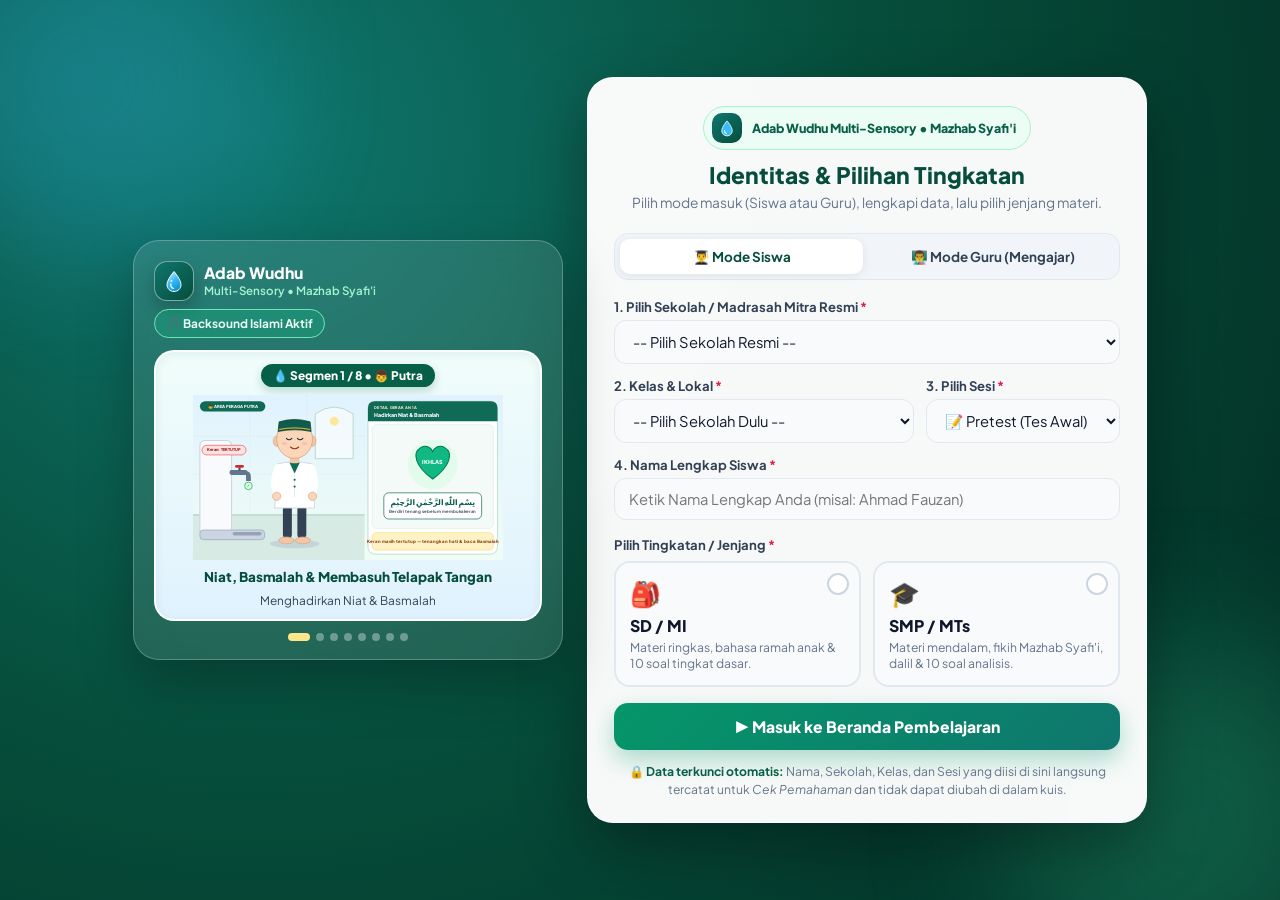
==== index.html @ 3f89c6bf "Fix sessionSel TDZ initialization order in Gateway return banner" ====
<!DOCTYPE html>
<html lang="id">
<head>
  <meta charset="UTF-8" />
  <meta name="viewport" content="width=device-width, initial-scale=1.0" />
  <title>Adab Wudhu Multi-Sensory — Gerbang Pembelajaran (SD/MI &amp; SMP/MTs)</title>
  <link rel="icon" type="image/svg+xml" href="data:image/svg+xml,%3Csvg xmlns='http://www.w3.org/2000/svg' viewBox='0 0 64 64'%3E%3Cdefs%3E%3ClinearGradient id='g' x1='0' y1='0' x2='1' y2='1'%3E%3Cstop offset='0%25' stop-color='%2338bdf8'/%3E%3Cstop offset='100%25' stop-color='%230f6b56'/%3E%3C/linearGradient%3E%3C/defs%3E%3Cpath d='M32 6 C32 6 12 28 12 42 C12 53 21 60 32 60 C43 60 52 53 52 42 C52 28 32 6 32 6 Z' fill='url(%23g)'/%3E%3Cpath d='M23 39 C22 45 25 50 30 52' stroke='white' stroke-width='3.5' stroke-linecap='round' fill='none' opacity='0.75'/%3E%3C/svg%3E" />
  <link rel="preconnect" href="https://fonts.googleapis.com" />
  <link rel="preconnect" href="https://fonts.gstatic.com" crossorigin />
  <link href="https://fonts.googleapis.com/css2?family=Amiri:wght@700&family=Plus+Jakarta+Sans:wght@400;500;600;700;800&display=swap" rel="stylesheet" />
  <style>
    :root {
      --emerald-900: #064e3b;
      --emerald-800: #065f46;
      --emerald-700: #0f766e;
      --emerald-600: #059669;
      --emerald-500: #10b981;
      --sky-500: #0ea5e9;
      --indigo-600: #4f46e5;
      --slate-900: #0f172a;
      --slate-700: #334155;
      --slate-500: #64748b;
      --slate-200: #e2e8f0;
      --white: #ffffff;
    }
    * { box-sizing: border-box; margin: 0; padding: 0; }
    body {
      min-height: 100vh;
      font-family: 'Plus Jakarta Sans', system-ui, -apple-system, sans-serif;
      background: radial-gradient(circle at 20% 15%, #0f766e 0%, #064e3b 48%, #022c22 100%);
      color: var(--white);
      display: flex;
      align-items: center;
      justify-content: center;
      padding: 20px 16px;
      overflow-x: hidden;
    }

    /* Ambient floating water glow */
    .bg-orb {
      position: fixed;
      border-radius: 50%;
      filter: blur(70px);
      opacity: 0.25;
      pointer-events: none;
      z-index: 0;
    }
    .bg-orb.one { width: 340px; height: 340px; background: #38bdf8; top: -90px; left: -90px; }
    .bg-orb.two { width: 380px; height: 380px; background: #34d399; bottom: -120px; right: -100px; }

    .gateway-wrap {
      position: relative;
      z-index: 1;
      width: 100%;
      max-width: 1040px;
      display: flex;
      flex-direction: column;
      align-items: center;
    }

    .gateway-stage {
      width: 100%;
      display: grid;
      grid-template-columns: minmax(300px, 430px) minmax(320px, 560px);
      gap: 24px;
      align-items: center;
      justify-content: center;
    }
    .gateway-stage.hidden {
      display: none;
    }
    @media (max-width: 920px) {
      .gateway-stage {
        grid-template-columns: 1fr;
        max-width: 560px;
        gap: 16px;
      }
    }

    /* Animated Wudhu 2-Second Pop-Up Showcase */
    .wudhu-showcase {
      background: rgba(255, 255, 255, 0.11);
      border: 1.5px solid rgba(255, 255, 255, 0.24);
      backdrop-filter: blur(14px);
      border-radius: 26px;
      padding: 20px 20px 18px;
      box-shadow: 0 22px 54px rgba(0, 0, 0, 0.26);
      display: flex;
      flex-direction: column;
      gap: 12px;
      animation: cardEnter 0.55s cubic-bezier(0.16, 1, 0.3, 1);
    }
    .showcase-top {
      display: flex;
      align-items: center;
      justify-content: space-between;
      gap: 8px;
      flex-wrap: wrap;
    }
    .showcase-brand {
      display: inline-flex;
      align-items: center;
      gap: 10px;
    }
    .brand-drop-icon {
      width: 40px;
      height: 40px;
      border-radius: 13px;
      background: linear-gradient(135deg, #0f766e, #064e3b);
      border: 1.5px solid rgba(255, 255, 255, 0.45);
      display: grid;
      place-items: center;
      box-shadow: 0 8px 18px rgba(0, 0, 0, 0.22);
      flex-shrink: 0;
    }
    .showcase-brand-text strong {
      display: block;
      font-size: 0.98rem;
      font-weight: 800;
      color: #ffffff;
      line-height: 1.2;
    }
    .showcase-brand-text small {
      display: block;
      font-size: 0.72rem;
      color: #a7f3d0;
      font-weight: 600;
    }
    .bgm-chip {
      border: 1px solid rgba(167, 243, 208, 0.55);
      background: rgba(6, 78, 59, 0.55);
      color: #ecfdf5;
      border-radius: 999px;
      padding: 6px 11px;
      font-family: inherit;
      font-size: 0.74rem;
      font-weight: 700;
      cursor: pointer;
      display: inline-flex;
      align-items: center;
      gap: 5px;
      transition: transform 0.15s ease, background 0.2s ease;
    }
    .bgm-chip:hover {
      background: rgba(16, 185, 129, 0.35);
      transform: translateY(-1px);
    }
    .bgm-chip.playing {
      background: rgba(16, 185, 129, 0.28);
      border-color: #6ee7b7;
    }

    .popup-stage-box {
      position: relative;
      background: linear-gradient(180deg, #f0fdfa 0%, #e0f2fe 100%);
      border-radius: 20px;
      padding: 12px 12px 10px;
      border: 2px solid rgba(255, 255, 255, 0.85);
      box-shadow: inset 0 2px 10px rgba(6, 78, 59, 0.08);
      overflow: hidden;
      min-height: 250px;
      display: flex;
      flex-direction: column;
      align-items: center;
      justify-content: center;
    }
    @media (max-width: 920px) {
      .popup-stage-box {
        min-height: 190px;
      }
      .popup-svg-wrap svg {
        max-height: 155px !important;
      }
    }
    .popup-card-inner {
      width: 100%;
      display: flex;
      flex-direction: column;
      align-items: center;
      gap: 8px;
      animation: wudhuPopIn 0.42s cubic-bezier(0.22, 1, 0.36, 1);
    }
    @keyframes wudhuPopIn {
      0% { opacity: 0; transform: scale(0.86) translateY(12px); }
      70% { opacity: 1; transform: scale(1.02) translateY(-2px); }
      100% { opacity: 1; transform: scale(1) translateY(0); }
    }
    .popup-step-pill {
      display: inline-flex;
      align-items: center;
      gap: 6px;
      background: #065f46;
      color: #ffffff;
      padding: 4px 12px;
      border-radius: 999px;
      font-size: 0.74rem;
      font-weight: 800;
      box-shadow: 0 4px 10px rgba(6, 95, 70, 0.22);
    }
    .popup-svg-wrap {
      width: 100%;
      display: flex;
      align-items: center;
      justify-content: center;
    }
    .popup-svg-wrap svg {
      width: 100%;
      max-width: 310px;
      max-height: 210px;
      height: auto;
      display: block;
    }
    .popup-caption {
      font-size: 0.84rem;
      font-weight: 800;
      color: #064e3b;
      text-align: center;
    }
    .popup-subcaption {
      font-size: 0.74rem;
      color: #334155;
      text-align: center;
      line-height: 1.35;
    }
    .popup-dots {
      display: flex;
      align-items: center;
      justify-content: center;
      gap: 6px;
    }
    .popup-dot {
      width: 8px;
      height: 8px;
      border-radius: 999px;
      background: rgba(255, 255, 255, 0.35);
      transition: all 0.25s ease;
    }
    .popup-dot.active {
      width: 22px;
      background: #fde68a;
    }

    .portal-logo-badge {
      display: inline-flex;
      align-items: center;
      gap: 10px;
      background: #ecfdf5;
      border: 1.5px solid #a7f3d0;
      padding: 6px 14px 6px 8px;
      border-radius: 999px;
      margin-bottom: 10px;
    }
    .portal-logo-circle {
      width: 30px;
      height: 30px;
      border-radius: 10px;
      background: linear-gradient(135deg, #0f766e, #064e3b);
      display: grid;
      place-items: center;
      flex-shrink: 0;
    }
    .portal-logo-badge span {
      font-size: 0.78rem;
      font-weight: 800;
      color: #065f46;
    }

    /* Keyframes untuk animasi SVG wudhu di halaman awal */
    .anim-bob { animation: svgBob 1.8s ease-in-out infinite; transform-origin: center; }
    .anim-rub-h { animation: svgRubH 1.1s ease-in-out infinite; transform-origin: center; }
    .anim-rub-v { animation: svgRubV 1.1s ease-in-out infinite; transform-origin: center; }
    .anim-water-flow { animation: svgWaterFlow 0.9s linear infinite; }
    @keyframes svgBob { 0%,100% { transform: translateY(0); } 50% { transform: translateY(-4px); } }
    @keyframes svgRubH { 0%,100% { transform: translateX(-4px); } 50% { transform: translateX(4px); } }
    @keyframes svgRubV { 0%,100% { transform: translateY(-4px); } 50% { transform: translateY(4px); } }
    @keyframes svgWaterFlow { 0% { opacity: 0.55; transform: translateY(-3px); } 50% { opacity: 1; transform: translateY(3px); } 100% { opacity: 0.55; transform: translateY(-3px); } }

    /* PHASE 1: LOADING SPLASH */
    .loader-panel {
      display: flex;
      flex-direction: column;
      align-items: center;
      text-align: center;
      padding: 24px 12px;
      transition: opacity 0.45s ease, transform 0.45s ease;
    }
    .loader-panel.hidden {
      display: none;
    }
    .splash-logo-wrap {
      position: relative;
      width: 112px;
      height: 112px;
      display: flex;
      align-items: center;
      justify-content: center;
      margin-bottom: 20px;
    }
    .splash-ripple {
      position: absolute;
      inset: 0;
      border-radius: 50%;
      border: 2px solid rgba(125, 211, 252, 0.55);
      animation: rippleOut 2.2s ease-out infinite;
    }
    .splash-ripple.delay { animation-delay: 1.1s; }
    @keyframes rippleOut {
      0% { transform: scale(0.75); opacity: 0.9; }
      100% { transform: scale(1.55); opacity: 0; }
    }
    .splash-emblem {
      width: 82px;
      height: 82px;
      border-radius: 26px;
      background: linear-gradient(145deg, rgba(255,255,255,0.22), rgba(255,255,255,0.06));
      border: 1.5px solid rgba(255,255,255,0.35);
      backdrop-filter: blur(10px);
      display: flex;
      align-items: center;
      justify-content: center;
      box-shadow: 0 16px 36px rgba(0, 0, 0, 0.28);
      animation: floatEmblem 2.4s ease-in-out infinite;
    }
    @keyframes floatEmblem {
      0%, 100% { transform: translateY(0); }
      50% { transform: translateY(-6px); }
    }
    .bismillah {
      font-family: 'Amiri', serif;
      font-size: 1.35rem;
      color: #a7f3d0;
      margin-bottom: 6px;
      letter-spacing: 0.4px;
    }
    .loader-title {
      font-size: clamp(1.5rem, 4.5vw, 2rem);
      font-weight: 800;
      letter-spacing: -0.02em;
      margin-bottom: 8px;
    }
    .loader-sub {
      font-size: 0.92rem;
      color: #d1fae5;
      max-width: 420px;
      line-height: 1.55;
      margin-bottom: 22px;
    }
    .bar-track {
      width: 260px;
      max-width: 86vw;
      height: 8px;
      border-radius: 999px;
      background: rgba(255,255,255,0.18);
      overflow: hidden;
      margin-bottom: 10px;
    }
    .bar-fill {
      height: 100%;
      width: 10%;
      border-radius: 999px;
      background: linear-gradient(90deg, #38bdf8, #34d399, #fde68a);
      transition: width 0.4s ease;
    }
    .loader-status {
      font-size: 0.82rem;
      color: #a7f3d0;
      font-weight: 500;
    }

    /* PHASE 2: IDENTITY & LEVEL GATEWAY CARD */
    .portal-card {
      width: 100%;
      background: rgba(255, 255, 255, 0.97);
      color: var(--slate-900);
      border-radius: 26px;
      padding: 28px 26px 24px;
      box-shadow: 0 24px 64px rgba(0, 0, 0, 0.35);
      border: 1px solid rgba(255, 255, 255, 0.65);
      animation: cardEnter 0.5s cubic-bezier(0.16, 1, 0.3, 1);
    }
    .portal-card.hidden { display: none; }
    @keyframes cardEnter {
      from { opacity: 0; transform: translateY(18px) scale(0.98); }
      to { opacity: 1; transform: translateY(0) scale(1); }
    }

    .portal-header {
      text-align: center;
      margin-bottom: 20px;
    }
    .portal-mini-badge {
      display: inline-flex;
      align-items: center;
      gap: 6px;
      background: #ecfdf5;
      color: #065f46;
      border: 1px solid #a7f3d0;
      padding: 5px 12px;
      border-radius: 999px;
      font-size: 0.76rem;
      font-weight: 700;
      margin-bottom: 10px;
    }
    .portal-header h1 {
      font-size: 1.42rem;
      font-weight: 800;
      color: #064e3b;
      margin-bottom: 4px;
    }
    .portal-header p {
      font-size: 0.86rem;
      color: var(--slate-500);
      line-height: 1.45;
    }

    .form-grid {
      display: grid;
      grid-template-columns: 1fr;
      gap: 13px;
      margin-bottom: 16px;
    }
    .form-row-2 {
      display: grid;
      grid-template-columns: 1.55fr 1fr;
      gap: 12px;
    }
    @media (max-width: 480px) {
      .form-row-2 { grid-template-columns: 1fr; }
      .portal-card { padding: 22px 18px 20px; }
    }

    .field-group label {
      display: block;
      font-size: 0.82rem;
      font-weight: 700;
      color: var(--slate-700);
      margin-bottom: 5px;
    }
    .req { color: #e11d48; }
    .field-input {
      width: 100%;
      padding: 11px 14px;
      border-radius: 12px;
      border: 1.8px solid var(--slate-200);
      font-family: inherit;
      font-size: 0.92rem;
      color: var(--slate-900);
      background: #f8fafc;
      transition: border-color 0.2s, box-shadow 0.2s, background 0.2s;
    }
    .field-input:focus {
      outline: none;
      border-color: var(--emerald-600);
      background: #ffffff;
      box-shadow: 0 0 0 3.5px rgba(16, 185, 129, 0.16);
    }
    .field-input.error {
      border-color: #e11d48;
      background: #fff1f2;
      box-shadow: 0 0 0 3px rgba(225, 29, 72, 0.14);
    }

    /* Level Picker Cards */
    .level-label {
      display: block;
      font-size: 0.82rem;
      font-weight: 700;
      color: var(--slate-700);
      margin-bottom: 8px;
    }
    .level-grid {
      display: grid;
      grid-template-columns: 1fr 1fr;
      gap: 12px;
      margin-bottom: 16px;
    }
    @media (max-width: 440px) {
      .level-grid { grid-template-columns: 1fr; }
    }
    .level-card {
      position: relative;
      display: flex;
      flex-direction: column;
      align-items: flex-start;
      text-align: left;
      padding: 14px 14px 13px;
      border-radius: 16px;
      border: 2px solid var(--slate-200);
      background: #f8fafc;
      cursor: pointer;
      transition: all 0.2s ease;
      font-family: inherit;
    }
    .level-card:hover {
      border-color: #94a3b8;
      transform: translateY(-2px);
    }
    .level-card .lvl-icon {
      font-size: 1.55rem;
      margin-bottom: 6px;
    }
    .level-card .lvl-name {
      font-size: 1rem;
      font-weight: 800;
      color: var(--slate-900);
      margin-bottom: 3px;
    }
    .level-card .lvl-desc {
      font-size: 0.76rem;
      color: var(--slate-500);
      line-height: 1.38;
    }
    .level-card .lvl-check {
      position: absolute;
      top: 10px;
      right: 10px;
      width: 22px;
      height: 22px;
      border-radius: 50%;
      border: 2px solid #cbd5e1;
      display: flex;
      align-items: center;
      justify-content: center;
      font-size: 0.75rem;
      color: transparent;
      background: #ffffff;
      transition: all 0.2s ease;
    }
    .level-card.selected-sd {
      border-color: #0284c7;
      background: #f0f9ff;
      box-shadow: 0 8px 20px rgba(2, 132, 199, 0.14);
    }
    .level-card.selected-sd .lvl-name { color: #0369a1; }
    .level-card.selected-sd .lvl-check {
      border-color: #0284c7;
      background: #0284c7;
      color: #ffffff;
    }
    .level-card.selected-smp {
      border-color: #4f46e5;
      background: #eef2ff;
      box-shadow: 0 8px 20px rgba(79, 70, 229, 0.14);
    }
    .level-card.selected-smp .lvl-name { color: #4338ca; }
    .level-card.selected-smp .lvl-check {
      border-color: #4f46e5;
      background: #4f46e5;
      color: #ffffff;
    }

    .error-msg {
      display: none;
      background: #fff1f2;
      color: #be123c;
      border: 1px solid #fecdd3;
      border-radius: 10px;
      padding: 9px 12px;
      font-size: 0.82rem;
      font-weight: 600;
      margin-bottom: 14px;
    }
    .error-msg.show { display: block; }

    .done-banner {
      display: none;
      background: #ecfdf5;
      color: #065f46;
      border: 1.5px solid #6ee7b7;
      border-radius: 12px;
      padding: 11px 14px;
      font-size: 0.84rem;
      font-weight: 700;
      margin-bottom: 16px;
      text-align: center;
      line-height: 1.45;
    }
    .done-banner.show { display: block; }

    /* Mode Switcher: Siswa vs Guru */
    .mode-tabs {
      display: grid;
      grid-template-columns: 1fr 1fr;
      gap: 8px;
      background: #f1f5f9;
      padding: 5px;
      border-radius: 14px;
      margin-bottom: 18px;
      border: 1px solid #e2e8f0;
    }
    .mode-tab {
      border: none;
      background: transparent;
      color: var(--slate-700);
      font-family: inherit;
      font-size: 0.84rem;
      font-weight: 700;
      padding: 9px 10px;
      border-radius: 10px;
      cursor: pointer;
      transition: all 0.2s ease;
    }
    .mode-tab.active {
      background: #ffffff;
      color: #064e3b;
      box-shadow: 0 2px 8px rgba(15, 23, 42, 0.08);
    }
    .mode-tab.teacher-tab.active {
      background: #fef3c7;
      color: #92400e;
      box-shadow: 0 2px 8px rgba(146, 64, 14, 0.12);
    }
    .teacher-box {
      background: #fffbeb;
      border: 1.5px solid #fde68a;
      border-radius: 14px;
      padding: 14px;
      margin-bottom: 16px;
    }
    .teacher-box.hidden,
    .student-box.hidden,
    .field-group.hidden {
      display: none !important;
    }
    .teacher-note {
      font-size: 0.79rem;
      color: #92400e;
      line-height: 1.45;
      margin-bottom: 12px;
    }

    .btn-enter {
      width: 100%;
      padding: 14px 20px;
      border: none;
      border-radius: 14px;
      background: linear-gradient(135deg, #059669 0%, #0f766e 100%);
      color: #ffffff;
      font-family: inherit;
      font-size: 0.98rem;
      font-weight: 800;
      cursor: pointer;
      box-shadow: 0 10px 24px rgba(5, 150, 105, 0.32);
      transition: transform 0.18s ease, box-shadow 0.18s ease, filter 0.18s ease;
    }
    .btn-enter:hover {
      transform: translateY(-2px);
      box-shadow: 0 14px 28px rgba(5, 150, 105, 0.4);
      filter: brightness(1.04);
    }
    .btn-enter:active { transform: translateY(0); }

    .lock-note {
      margin-top: 13px;
      text-align: center;
      font-size: 0.76rem;
      color: var(--slate-500);
      line-height: 1.45;
    }
    .lock-note strong { color: #065f46; }
  </style>
</head>
<body>
  <div class="bg-orb one"></div>
  <div class="bg-orb two"></div>

  <main class="gateway-wrap">
    <!-- FASE 1: LOADING SCREEN PEMBUKA -->
    <section class="loader-panel" id="loader-panel" aria-live="polite">
      <div class="splash-logo-wrap" aria-hidden="true">
        <span class="splash-ripple"></span>
        <span class="splash-ripple delay"></span>
        <div class="splash-emblem">
          <svg viewBox="0 0 64 64" width="52" height="52" fill="none" xmlns="http://www.w3.org/2000/svg">
            <defs>
              <linearGradient id="dropGrad" x1="16" y1="8" x2="48" y2="56" gradientUnits="userSpaceOnUse">
                <stop offset="0%" stop-color="#e0f2fe"/>
                <stop offset="48%" stop-color="#38bdf8"/>
                <stop offset="100%" stop-color="#0284c7"/>
              </linearGradient>
            </defs>
            <path d="M32 6 C32 6 14 26 14 39 C14 49 22 57 32 57 C42 57 50 49 50 39 C50 26 32 6 32 6 Z" fill="url(#dropGrad)" stroke="#ffffff" stroke-width="2.4"/>
            <path d="M23 37 C22.5 42.5 25.5 47 30 48.6" stroke="#ffffff" stroke-width="3" stroke-linecap="round" opacity="0.9"/>
            <circle cx="24.5" cy="29.5" r="2.6" fill="#ffffff" opacity="0.88"/>
          </svg>
        </div>
      </div>
      <div class="bismillah">بِسْمِ اللَّهِ الرَّحْمَٰنِ الرَّحِيمِ</div>
      <h1 class="loader-title">Adab Wudhu Multi-Sensory</h1>
      <p class="loader-sub">Media Pembelajaran Interaktif Tata Cara &amp; Adab Berwudhu Sesuai Mazhab Syafi'i</p>
      <div class="bar-track"><div class="bar-fill" id="bar-fill"></div></div>
      <div class="loader-status" id="loader-status">Menyiapkan media pembelajaran interaktif...</div>
    </section>

    <!-- FASE 2: POP-UP ANIMASI WUDHU (2 DETIK) + FORM IDENTITAS AWAL & PILIHAN TINGKATAN -->
    <div class="gateway-stage hidden" id="gateway-stage">
      <!-- PANEL KIRI/ATAS: POP-UP ANIMASI WUDHU BERGANTI SETIAP 2 DETIK -->
      <aside class="wudhu-showcase" aria-label="Cuplikan Animasi Berwudhu">
        <div class="showcase-top">
          <div class="showcase-brand">
            <span class="brand-drop-icon" aria-hidden="true">
              <svg viewBox="0 0 48 48" width="24" height="24" fill="none" xmlns="http://www.w3.org/2000/svg">
                <defs>
                  <linearGradient id="dropGradGateway" x1="10" y1="6" x2="38" y2="44" gradientUnits="userSpaceOnUse">
                    <stop offset="0%" stop-color="#e0f2fe"/>
                    <stop offset="45%" stop-color="#38bdf8"/>
                    <stop offset="100%" stop-color="#0284c7"/>
                  </linearGradient>
                </defs>
                <path d="M24 5 C24 5 10 21 10 31.5 C10 39.2 16.3 45 24 45 C31.7 45 38 39.2 38 31.5 C38 21 24 5 24 5 Z" fill="url(#dropGradGateway)" stroke="#ffffff" stroke-width="2"/>
                <path d="M17.5 30 C17 34.2 19.5 37.8 23 39" stroke="#ffffff" stroke-width="2.6" stroke-linecap="round" opacity="0.88"/>
                <circle cx="19" cy="24" r="2" fill="#ffffff" opacity="0.85"/>
              </svg>
            </span>
            <div class="showcase-brand-text">
              <strong>Adab Wudhu</strong>
              <small>Multi-Sensory • Mazhab Syafi'i</small>
            </div>
          </div>
          <button type="button" class="bgm-chip" id="btn-gateway-bgm">🔊 Aktifkan Backsound</button>
        </div>

        <div class="popup-stage-box" id="wudhu-popup-stage" aria-live="polite">
          <div class="popup-card-inner" id="wudhu-popup-inner">
            <span class="popup-step-pill" id="popup-step-pill">💧 Segmen 1 / 8 • Putra</span>
            <div class="popup-svg-wrap" id="popup-svg-wrap"></div>
            <div class="popup-caption" id="popup-caption">Niat &amp; Membaca Basmalah</div>
            <div class="popup-subcaption" id="popup-subcaption">Cuplikan animasi wudhu berganti otomatis setiap 2 detik.</div>
          </div>
        </div>

        <div class="popup-dots" id="popup-dots" aria-hidden="true"></div>
      </aside>

      <!-- PANEL KANAN/BAWAH: FORM IDENTITAS & PILIHAN TINGKATAN -->
      <section class="portal-card" id="portal-card" aria-labelledby="portal-heading">
        <div class="done-banner" id="done-banner" role="status">
          ✅ <strong>Jawaban Cek Pemahaman Berhasil Dikirim!</strong><br/>
          Sesi pembelajaran Anda telah selesai dan otomatis kembali ke halaman awal.
        </div>
        <div class="portal-header">
          <div class="portal-logo-badge">
            <span class="portal-logo-circle" aria-hidden="true">
              <svg viewBox="0 0 48 48" width="18" height="18" fill="none" xmlns="http://www.w3.org/2000/svg">
                <path d="M24 5 C24 5 10 21 10 31.5 C10 39.2 16.3 45 24 45 C31.7 45 38 39.2 38 31.5 C38 21 24 5 24 5 Z" fill="#38bdf8" stroke="#ffffff" stroke-width="2.2"/>
                <path d="M17.5 30 C17 34.2 19.5 37.8 23 39" stroke="#ffffff" stroke-width="2.8" stroke-linecap="round" opacity="0.9"/>
              </svg>
            </span>
            <span>Adab Wudhu Multi-Sensory • Mazhab Syafi'i</span>
          </div>
          <h1 id="portal-heading">Identitas &amp; Pilihan Tingkatan</h1>
          <p id="portal-subheading">Pilih mode masuk (Siswa atau Guru), lengkapi data, lalu pilih jenjang materi.</p>
        </div>

      <div class="mode-tabs" role="tablist" aria-label="Pilih Mode Pengguna">
        <button type="button" class="mode-tab active" id="tab-mode-student" role="tab" aria-selected="true">
          👨‍🎓 Mode Siswa
        </button>
        <button type="button" class="mode-tab teacher-tab" id="tab-mode-teacher" role="tab" aria-selected="false">
          👨‍🏫 Mode Guru (Mengajar)
        </button>
      </div>

      <form id="portal-form" autocomplete="off" novalidate>
        <!-- KOTAK INPUT KHUSUS SISWA (URUTAN: 1. SEKOLAH -> 2. KELAS & LOKAL -> 3. SESI -> 4. NAMA) -->
        <div class="form-grid student-box" id="student-fields-box">
          <div class="field-group">
            <label for="portal-school">1. Pilih Sekolah / Madrasah Mitra Resmi <span class="req">*</span></label>
            <select id="portal-school" class="field-input" required>
              <option value="">-- Pilih Sekolah Resmi --</option>
              <optgroup label="🎒 Sekolah Dasar (SD)">
                <option value="SDN 1" data-lvl="sd">SDN 1 (SD Negeri 1)</option>
                <option value="SDN 2" data-lvl="sd">SDN 2 (SD Negeri 2)</option>
              </optgroup>
              <optgroup label="🕌 Madrasah Ibtidaiyah (MI)">
                <option value="MI 1" data-lvl="sd">MI 1 (Madrasah Ibtidaiyah 1)</option>
                <option value="MI 2" data-lvl="sd">MI 2 (Madrasah Ibtidaiyah 2)</option>
              </optgroup>
              <optgroup label="🎓 Sekolah Menengah Pertama (SMP)">
                <option value="SMPN 1" data-lvl="smp">SMPN 1 (SMP Negeri 1)</option>
                <option value="SMPN 2" data-lvl="smp">SMPN 2 (SMP Negeri 2)</option>
              </optgroup>
              <optgroup label="📖 Madrasah Tsanawiyah (MTs)">
                <option value="MTs 1" data-lvl="smp">MTs 1 (Madrasah Tsanawiyah 1)</option>
                <option value="MTs 2" data-lvl="smp">MTs 2 (Madrasah Tsanawiyah 2)</option>
              </optgroup>
            </select>
          </div>

          <div class="form-row-2">
            <div class="field-group">
              <label for="portal-class">2. Kelas &amp; Lokal <span class="req">*</span></label>
              <select id="portal-class" class="field-input" required>
                <option value="">-- Pilih Sekolah Dulu --</option>
              </select>
            </div>
            <div class="field-group">
              <label for="portal-session">3. Pilih Sesi <span class="req">*</span></label>
              <select id="portal-session" class="field-input">
                <option value="Pretest" selected>📝 Pretest (Tes Awal)</option>
                <option value="Posttest">🎓 Posttest (Tes Akhir)</option>
                <option value="Latihan">📖 Latihan Mandiri</option>
              </select>
            </div>
          </div>

          <!-- Daftar Nama Terdaftar dari Pretest (muncul otomatis saat Posttest / Latihan Mandiri) -->
          <div class="field-group hidden" id="roster-select-group">
            <label for="portal-name-select">4. Pilih Nama Anda (Terdaftar dari Pretest) <span class="req">*</span></label>
            <select id="portal-name-select" class="field-input">
              <option value="">-- Memuat daftar nama kelas... --</option>
            </select>
          </div>

          <div class="field-group" id="name-manual-group">
            <label for="portal-name" id="portal-name-label">4. Nama Lengkap Siswa <span class="req">*</span></label>
            <input type="text" id="portal-name" class="field-input" placeholder="Ketik Nama Lengkap Anda (misal: Ahmad Fauzan)" autocomplete="off" required />
          </div>
        </div>

        <!-- KOTAK INPUT KHUSUS GURU (MODE MENGAJAR) -->
        <div class="teacher-box hidden" id="teacher-fields-box">
          <p class="teacher-note">
            👨‍🏫 <strong>Mode Mengajar Guru:</strong> Khusus guru dari <strong>sekolah mitra resmi</strong> (tanpa tab Cek Pemahaman).
          </p>
          <div class="form-grid" style="margin-bottom:0">
            <div class="form-row-2">
              <div class="field-group">
                <label for="portal-teacher-name">Nama Lengkap Guru <span class="req">*</span></label>
                <input type="text" id="portal-teacher-name" class="field-input" placeholder="Contoh: Ust. Farihan, S.Pd.I" autocomplete="off" />
              </div>
              <div class="field-group">
                <label for="portal-teacher-pass">Kata Sandi Mode Guru <span class="req">*</span></label>
                <input type="password" id="portal-teacher-pass" class="field-input" placeholder="Masukkan sandi guru" autocomplete="off" />
              </div>
            </div>
            <div class="field-group">
              <label for="portal-teacher-school">Pilih Sekolah / Madrasah Mitra Resmi <span class="req">*</span></label>
              <select id="portal-teacher-school" class="field-input">
                <option value="">-- Pilih Sekolah Resmi --</option>
                <optgroup label="🎒 Sekolah Dasar (SD)">
                  <option value="SDN 1" data-lvl="sd">SDN 1 (SD Negeri 1)</option>
                  <option value="SDN 2" data-lvl="sd">SDN 2 (SD Negeri 2)</option>
                </optgroup>
                <optgroup label="🕌 Madrasah Ibtidaiyah (MI)">
                  <option value="MI 1" data-lvl="sd">MI 1 (Madrasah Ibtidaiyah 1)</option>
                  <option value="MI 2" data-lvl="sd">MI 2 (Madrasah Ibtidaiyah 2)</option>
                </optgroup>
                <optgroup label="🎓 Sekolah Menengah Pertama (SMP)">
                  <option value="SMPN 1" data-lvl="smp">SMPN 1 (SMP Negeri 1)</option>
                  <option value="SMPN 2" data-lvl="smp">SMPN 2 (SMP Negeri 2)</option>
                </optgroup>
                <optgroup label="📖 Madrasah Tsanawiyah (MTs)">
                  <option value="MTs 1" data-lvl="smp">MTs 1 (Madrasah Tsanawiyah 1)</option>
                  <option value="MTs 2" data-lvl="smp">MTs 2 (Madrasah Tsanawiyah 2)</option>
                </optgroup>
              </select>
            </div>
            <div class="form-row-2">
              <div class="field-group">
                <label for="portal-teacher-class">Kelas Diajar (4–7) <span class="req">*</span></label>
                <select id="portal-teacher-class" class="field-input">
                  <option value="">-- Pilih Sekolah Dulu --</option>
                </select>
              </div>
              <div class="field-group">
                <label for="portal-teacher-lokal">Lokal (A–D) <span class="req">*</span></label>
                <select id="portal-teacher-lokal" class="field-input">
                  <option value="">-- Pilih Lokal --</option>
                  <option value="A">Lokal A</option>
                  <option value="B">Lokal B</option>
                  <option value="C">Lokal C</option>
                  <option value="D">Lokal D</option>
                </select>
              </div>
            </div>
          </div>
        </div>

        <span class="level-label">Pilih Tingkatan / Jenjang <span class="req">*</span></span>
        <div class="level-grid" role="radiogroup" aria-label="Pilih Tingkatan">
          <button type="button" class="level-card" id="pick-sd" data-level="sd" aria-pressed="false">
            <span class="lvl-check" aria-hidden="true">✓</span>
            <span class="lvl-icon">🎒</span>
            <span class="lvl-name">SD / MI</span>
            <span class="lvl-desc">Materi ringkas, bahasa ramah anak &amp; 10 soal tingkat dasar.</span>
          </button>

          <button type="button" class="level-card" id="pick-smp" data-level="smp" aria-pressed="false">
            <span class="lvl-check" aria-hidden="true">✓</span>
            <span class="lvl-icon">🎓</span>
            <span class="lvl-name">SMP / MTs</span>
            <span class="lvl-desc">Materi mendalam, fikih Mazhab Syafi'i, dalil &amp; 10 soal analisis.</span>
          </button>
        </div>

        <div class="error-msg" id="portal-error" role="alert"></div>

        <button type="submit" class="btn-enter" id="btn-portal-enter">
          ▶ Masuk ke Beranda Pembelajaran
        </button>

        <p class="lock-note" id="portal-lock-note">
          🔒 <strong>Data terkunci otomatis:</strong> Nama, Sekolah, Kelas, dan Sesi yang diisi di sini langsung tercatat untuk <em>Cek Pemahaman</em> dan tidak dapat diubah di dalam kuis.
        </p>
      </form>
      </section>
    </div>
  </main>

  <script src="js/data.js"></script>
  <script src="js/audio.js"></script>
  <script src="js/animator.js"></script>
  <script>
    (function () {
      const PROFILE_KEY = "adab_wudhu_student_profile_v1";
      const loader = document.getElementById("loader-panel");
      const barFill = document.getElementById("bar-fill");
      const loaderStatus = document.getElementById("loader-status");
      const gatewayStage = document.getElementById("gateway-stage");
      const portalCard = document.getElementById("portal-card");
      const bgmBtn = document.getElementById("btn-gateway-bgm");

      const form = document.getElementById("portal-form");
      const nameInp = document.getElementById("portal-name");
      const schoolInp = document.getElementById("portal-school");
      const classInp = document.getElementById("portal-class");
      const teacherNameInp = document.getElementById("portal-teacher-name");
      const teacherPassInp = document.getElementById("portal-teacher-pass");
      const teacherSchoolInp = document.getElementById("portal-teacher-school");
      const teacherClassInp = document.getElementById("portal-teacher-class");
      const tabStudent = document.getElementById("tab-mode-student");
      const tabTeacher = document.getElementById("tab-mode-teacher");
      const studentBox = document.getElementById("student-fields-box");
      const teacherBox = document.getElementById("teacher-fields-box");
      const enterBtn = document.getElementById("btn-portal-enter");
      const pickSd = document.getElementById("pick-sd");
      const pickSmp = document.getElementById("pick-smp");
      const errorBox = document.getElementById("portal-error");
      const sessionSel = document.getElementById("portal-session");
      const rosterGroup = document.getElementById("roster-select-group");
      const rosterSelect = document.getElementById("portal-name-select");
      const nameManualGroup = document.getElementById("name-manual-group");
      const teacherLokalInp = document.getElementById("portal-teacher-lokal");

      const AUTHORIZED_SCHOOLS = {
        "SDN 1": "sd",
        "SDN 2": "sd",
        "MI 1": "sd",
        "MI 2": "sd",
        "SMPN 1": "smp",
        "SMPN 2": "smp",
        "MTs 1": "smp",
        "MTs 2": "smp"
      };

      const ROSTER_LOCAL_KEY = "adab_wudhu_pretest_roster_v1";

      let selectedLevel = "";
      let isTeacherMode = false;
      const doneBanner = document.getElementById("done-banner");
      const urlParams = new URLSearchParams(window.location.search);
      const isFinishedExit = urlParams.get("selesai") === "1";

      const lockNoteEl = document.getElementById("portal-lock-note");

      function setMode(teacher) {
        isTeacherMode = Boolean(teacher);
        tabStudent.classList.toggle("active", !isTeacherMode);
        tabTeacher.classList.toggle("active", isTeacherMode);
        tabStudent.setAttribute("aria-selected", !isTeacherMode ? "true" : "false");
        tabTeacher.setAttribute("aria-selected", isTeacherMode ? "true" : "false");
        studentBox.classList.toggle("hidden", isTeacherMode);
        teacherBox.classList.toggle("hidden", !isTeacherMode);
        enterBtn.textContent = isTeacherMode
          ? "👨‍🏫 Masuk Mode Mengajar Guru (Khusus Materi)"
          : "▶ Masuk ke Beranda Pembelajaran";
        if (lockNoteEl) {
          lockNoteEl.innerHTML = isTeacherMode
            ? "👨‍🏫 <strong>Mode Mengajar Guru Aktif:</strong> Menampilkan materi lengkap, animasi proyektor, rekapan Google Sheets &amp; Rubrik Observasi Praktik (tanpa kuis siswa)."
            : "🔒 <strong>Data terkunci otomatis:</strong> Nama, Sekolah, Kelas, dan Sesi yang diisi di sini langsung tercatat untuk <em>Cek Pemahaman</em> dan tidak dapat diubah di dalam kuis.";
        }
        errorBox.classList.remove("show");
      }

      tabStudent.addEventListener("click", () => setMode(false));
      tabTeacher.addEventListener("click", () => setMode(true));

      function resetPortalForm() {
        try {
          form.reset();
        } catch (e) {}
        nameInp.value = "";
        schoolInp.value = "";
        classInp.value = "";
        if (teacherNameInp) teacherNameInp.value = "";
        if (teacherPassInp) teacherPassInp.value = "";
        if (teacherSchoolInp) teacherSchoolInp.value = "";
        if (teacherClassInp) teacherClassInp.value = "";
        if (sessionSel) sessionSel.value = "Pretest";
        selectedLevel = "";
        setMode(false);
        refreshStudentRosterUI();
        pickSd.classList.remove("selected-sd");
        pickSmp.classList.remove("selected-smp");
        pickSd.setAttribute("aria-pressed", "false");
        pickSmp.setAttribute("aria-pressed", "false");
        errorBox.classList.remove("show");
      }

      let bgmStarted = false;
      function startGatewayBgm() {
        if (!window.AudioEngine || bgmStarted) return;
        try {
          window.AudioEngine.startBgm("home");
          bgmStarted = true;
          if (bgmBtn) {
            bgmBtn.textContent = "🎵 Backsound Islami Aktif";
            bgmBtn.classList.add("playing");
          }
        } catch (e) {}
      }

      if (bgmBtn) {
        bgmBtn.addEventListener("click", () => {
          startGatewayBgm();
        });
      }
      document.addEventListener("pointerdown", startGatewayBgm, { once: true });
      document.addEventListener("keydown", startGatewayBgm, { once: true });
      document.addEventListener("focusin", startGatewayBgm, { once: true });

      // Pop-up Animasi Wudhu berganti otomatis setiap 2 detik selama pengisian data
      let popupTimer = null;
      let popupIdx = 0;
      function initWudhuPopupShowcase() {
        const data = window.WUDHU_DATA;
        const anim = window.WudhuAnimator;
        const stageBox = document.getElementById("wudhu-popup-stage");
        const dotsWrap = document.getElementById("popup-dots");
        if (!data || !data.segments || !anim || !stageBox) return;

        const slides = data.segments.map((seg, i) => ({
          segId: seg.id,
          title: seg.title,
          sub: (seg.substeps && seg.substeps[0]) || { code: "s1_niat", title: seg.title, desc: seg.summary },
          gender: i % 2 === 0 ? "male" : "female"
        }));

        if (dotsWrap) {
          dotsWrap.innerHTML = slides
            .map((_, idx) => `<span class="popup-dot ${idx === 0 ? "active" : ""}" data-pdot="${idx}"></span>`)
            .join("");
        }

        function renderPopupSlide(idx) {
          const item = slides[idx % slides.length];
          const genderLabel = item.gender === "female" ? "🧕 Putri" : "👦 Putra";
          const svgHtml = anim.renderScene(item.sub, item.gender);

          stageBox.innerHTML = `
            <div class="popup-card-inner">
              <span class="popup-step-pill">💧 Segmen ${item.segId} / ${slides.length} • ${genderLabel}</span>
              <div class="popup-svg-wrap">${svgHtml}</div>
              <div class="popup-caption">${item.title}</div>
              <div class="popup-subcaption">${item.sub.title}</div>
            </div>
          `;

          if (dotsWrap) {
            dotsWrap.querySelectorAll(".popup-dot").forEach((d, di) => {
              d.classList.toggle("active", di === (idx % slides.length));
            });
          }
        }

        renderPopupSlide(0);
        if (popupTimer) clearInterval(popupTimer);
        popupTimer = setInterval(() => {
          popupIdx = (popupIdx + 1) % slides.length;
          renderPopupSlide(popupIdx);
        }, 2000);
      }

      function revealPortalCard() {
        resetPortalForm();
        loader.classList.add("hidden");
        if (gatewayStage) gatewayStage.classList.remove("hidden");
        portalCard.classList.remove("hidden");
        initWudhuPopupShowcase();
        startGatewayBgm();
      }

      // Pastikan setiap kali halaman awal dimuat atau dikembalikan lewat cache (tombol Back), seluruh kolom selalu kosong bersih
      window.addEventListener("pageshow", () => {
        resetPortalForm();
      });

      if (isFinishedExit) {
        try {
          sessionStorage.removeItem(PROFILE_KEY);
          const cleanUrl = window.location.href.split("?")[0].split("#")[0];
          if (window.history && window.history.replaceState) {
            window.history.replaceState({ portalRoot: true }, document.title, cleanUrl);
            window.history.pushState({ portalRoot: true }, document.title, cleanUrl);
          }
        } catch (e) {}
        window.addEventListener("popstate", () => {
          const cleanUrl = window.location.href.split("?")[0].split("#")[0];
          try {
            window.history.pushState({ portalRoot: true }, document.title, cleanUrl);
          } catch (e) {}
          resetPortalForm();
        });
        if (doneBanner) {
          try {
            const rawTy = sessionStorage.getItem("adab_wudhu_last_thankyou_v1");
            sessionStorage.removeItem("adab_wudhu_last_thankyou_v1");
            if (rawTy) {
              const ty = JSON.parse(rawTy);
              const esc = (s) => String(s || "").replace(/[&<>"']/g, (c) => ({ "&": "&amp;", "<": "&lt;", ">": "&gt;", '"': "&quot;", "'": "&#39;" }[c]));
              if (ty && ty.isTeacher) {
                doneBanner.innerHTML = `👨‍🏫 <strong>Terima Kasih, ${esc(ty.name)}!</strong><br/>Sesi Mengajar Guru pada <strong>${esc(ty.school)} — Kelas ${esc(ty.kelas)} (${esc(ty.level)})</strong> telah selesai.`;
              } else if (ty && ty.name) {
                const scoreTxt = (String(ty.sesi || "").toLowerCase().includes("latih") && ty.score !== null)
                  ? ` (Skor: <strong>${ty.score}/${ty.total} • ${ty.pct}%</strong>)`
                  : "";
                doneBanner.innerHTML = `✅ <strong>Terima Kasih, ${esc(ty.name)}!</strong><br/>Data sesi <strong>${esc(ty.sesi)}</strong> untuk <strong>${esc(ty.school)} — Kelas ${esc(ty.kelas)} (${esc(ty.level)})</strong>${scoreTxt} telah berhasil tercatat.`;
              }
            }
          } catch (e) {}
          doneBanner.classList.add("show");
        }
        revealPortalCard();
      } else {
        // Animasi loading screen pembuka singkat (0.95 detik) -> langsung tampilkan form identitas kosong
        const steps = [
          { pct: 40, text: "Menyiapkan animasi peragaan Putra & Putri...", delay: 180 },
          { pct: 80, text: "Menyiapkan audio narasi & musik latar Islami...", delay: 480 },
          { pct: 100, text: "Siap! Silakan lengkapi identitas diri Anda.", delay: 760 }
        ];
        steps.forEach((s) => {
          setTimeout(() => {
            barFill.style.width = s.pct + "%";
            loaderStatus.textContent = s.text;
          }, s.delay);
        });
        setTimeout(revealPortalCard, 980);
        loader.addEventListener("click", revealPortalCard);
      }

      function selectLevel(lvl) {
        selectedLevel = lvl;
        pickSd.classList.toggle("selected-sd", lvl === "sd");
        pickSmp.classList.toggle("selected-smp", lvl === "smp");
        pickSd.setAttribute("aria-pressed", lvl === "sd" ? "true" : "false");
        pickSmp.setAttribute("aria-pressed", lvl === "smp" ? "true" : "false");
        errorBox.classList.remove("show");
      }

      pickSd.addEventListener("click", () => selectLevel("sd"));
      pickSmp.addEventListener("click", () => selectLevel("smp"));

      function showError(msg, focusEl) {
        errorBox.textContent = "⚠️ " + msg;
        errorBox.classList.add("show");
        if (focusEl) {
          focusEl.classList.add("error");
          focusEl.focus();
        }
      }

      [nameInp, schoolInp, classInp, teacherNameInp, teacherPassInp, teacherSchoolInp, teacherClassInp].forEach((el) => {
        if (!el) return;
        el.addEventListener("input", () => {
          el.classList.remove("error");
          errorBox.classList.remove("show");
        });
      });

      function populateCombinedClassOptions(schoolSelect, classSelect) {
        if (!schoolSelect || !classSelect) return;
        const sch = schoolSelect.value;
        const lvl = AUTHORIZED_SCHOOLS[sch] || "";
        if (!lvl) {
          classSelect.innerHTML = `<option value="">-- Pilih Sekolah Dulu --</option>`;
          return;
        }
        const grades = lvl === "sd" ? [4, 5, 6] : [7];
        const lokals = ["A", "B", "C", "D"];
        let html = `<option value="">-- Pilih Kelas &amp; Lokal --</option>`;
        grades.forEach((g) => {
          html += `<optgroup label="Kelas ${g}">`;
          lokals.forEach((l) => {
            html += `<option value="${g}${l}">Kelas ${g}${l}</option>`;
          });
          html += `</optgroup>`;
        });
        classSelect.innerHTML = html;
        selectLevel(lvl);
      }

      function populateTeacherGradeOptions(schoolSelect, classSelect) {
        if (!schoolSelect || !classSelect) return;
        const sch = schoolSelect.value;
        const lvl = AUTHORIZED_SCHOOLS[sch] || "";
        if (!lvl) {
          classSelect.innerHTML = `<option value="">-- Pilih Sekolah Dulu --</option>`;
          return;
        }
        if (lvl === "sd") {
          classSelect.innerHTML = `
            <option value="">-- Pilih Kelas --</option>
            <option value="4">Kelas 4</option>
            <option value="5">Kelas 5</option>
            <option value="6">Kelas 6</option>
          `;
        } else {
          classSelect.innerHTML = `
            <option value="">-- Pilih Kelas --</option>
            <option value="7" selected>Kelas 7</option>
          `;
        }
        selectLevel(lvl);
      }

      function getLocalRosterNames(school, kelas) {
        try {
          const all = JSON.parse(localStorage.getItem(ROSTER_LOCAL_KEY) || "{}");
          const key = `${school}|${kelas}`;
          return Array.isArray(all[key]) ? all[key] : [];
        } catch (e) {
          return [];
        }
      }

      function saveLocalRosterName(school, kelas, studentName) {
        try {
          const all = JSON.parse(localStorage.getItem(ROSTER_LOCAL_KEY) || "{}");
          const key = `${school}|${kelas}`;
          const list = Array.isArray(all[key]) ? all[key] : [];
          if (!list.some((n) => n.toLowerCase() === studentName.toLowerCase())) {
            list.push(studentName);
            list.sort();
          }
          all[key] = list;
          localStorage.setItem(ROSTER_LOCAL_KEY, JSON.stringify(all));
        } catch (e) {}
      }

      async function refreshStudentRosterUI() {
        if (!rosterGroup || !rosterSelect || !nameManualGroup) return;
        const sesi = sessionSel ? sessionSel.value : "Posttest";
        const school = schoolInp ? schoolInp.value : "";
        const kelas = classInp ? classInp.value : "";

        // Pada sesi PRETEST: tampilkan input ketik nama baru
        if (sesi === "Pretest" || !school || !kelas) {
          rosterGroup.classList.add("hidden");
          nameManualGroup.classList.remove("hidden");
          return;
        }

        // Pada sesi POSTTEST atau LATIHAN MANDIRI: muat daftar nama yang sudah terinput di kelas tersebut!
        rosterGroup.classList.remove("hidden");
        rosterSelect.innerHTML = `<option value="">⏳ Memuat daftar nama kelas ${kelas}...</option>`;
        nameManualGroup.classList.add("hidden");

        let merged = getLocalRosterNames(school, kelas).slice();
        const webhookUrl = (window.WUDHU_DATA && window.WUDHU_DATA.googleSheetWebhookUrl) || "";
        if (webhookUrl) {
          try {
            const url = `${webhookUrl}?school=${encodeURIComponent(school)}&kelas=${encodeURIComponent(kelas)}`;
            const resp = await fetch(url, { method: "GET" });
            if (resp.ok) {
              const json = await resp.json();
              if (json && Array.isArray(json.names)) {
                json.names.forEach((n) => {
                  if (n && !merged.some((x) => x.toLowerCase() === n.toLowerCase())) {
                    merged.push(n);
                  }
                });
                merged.sort();
              }
            }
          } catch (e) {}
        }

        if (merged.length > 0) {
          let opts = `<option value="">-- Pilih Nama Anda (${merged.length} siswa terdaftar di ${kelas}) --</option>`;
          merged.forEach((n) => {
            opts += `<option value="${n.replace(/"/g, "&quot;")}">${n}</option>`;
          });
          opts += `<option value="__NEW__">➕ Nama saya belum ada di daftar (Ketik Nama Baru)</option>`;
          rosterSelect.innerHTML = opts;
          nameManualGroup.classList.add("hidden");
        } else {
          rosterSelect.innerHTML = `<option value="__NEW__" selected>Belum ada data Pretest di ${school} (${kelas}) — Silakan ketik nama Anda di bawah</option>`;
          nameManualGroup.classList.remove("hidden");
        }
      }

      if (rosterSelect) {
        rosterSelect.addEventListener("change", () => {
          rosterSelect.classList.remove("error");
          errorBox.classList.remove("show");
          if (rosterSelect.value === "__NEW__") {
            nameManualGroup.classList.remove("hidden");
            nameInp.value = "";
            nameInp.focus();
          } else if (rosterSelect.value) {
            nameManualGroup.classList.add("hidden");
            nameInp.value = rosterSelect.value;
          }
        });
      }

      if (schoolInp) {
        schoolInp.addEventListener("change", () => {
          schoolInp.classList.remove("error");
          errorBox.classList.remove("show");
          populateCombinedClassOptions(schoolInp, classInp);
          refreshStudentRosterUI();
        });
      }
      if (classInp) {
        classInp.addEventListener("change", () => {
          classInp.classList.remove("error");
          errorBox.classList.remove("show");
          refreshStudentRosterUI();
        });
      }
      if (sessionSel) {
        sessionSel.addEventListener("change", () => {
          errorBox.classList.remove("show");
          refreshStudentRosterUI();
        });
      }
      if (teacherSchoolInp) {
        teacherSchoolInp.addEventListener("change", () => {
          teacherSchoolInp.classList.remove("error");
          errorBox.classList.remove("show");
          populateTeacherGradeOptions(teacherSchoolInp, teacherClassInp);
        });
      }
      [teacherClassInp, teacherLokalInp].forEach((el) => {
        if (!el) return;
        el.addEventListener("change", () => {
          el.classList.remove("error");
          errorBox.classList.remove("show");
        });
      });

      form.addEventListener("submit", (e) => {
        e.preventDefault();

        if (isTeacherMode) {
          const tName = (teacherNameInp.value || "").trim();
          const tPass = (teacherPassInp ? teacherPassInp.value : "").trim();
          const tSchool = (teacherSchoolInp.value || "").trim();
          const tGrade = (teacherClassInp.value || "").trim();
          const tLokal = (teacherLokalInp ? teacherLokalInp.value : "").trim();
          if (!tName) return showError("Mohon isi Nama Lengkap Guru terlebih dahulu.", teacherNameInp);
          if (!tPass) return showError("Mohon masukkan Kata Sandi Mode Guru terlebih dahulu.", teacherPassInp);
          if (tPass !== "guruhebat" && tPass !== "guru hebat") {
            return showError("Kata Sandi Mode Guru salah! Hanya guru yang dapat mengakses mode ini.", teacherPassInp);
          }
          if (!tSchool || !AUTHORIZED_SCHOOLS[tSchool]) {
            return showError("Akses ditolak! Hanya guru dari sekolah mitra resmi yang terdaftar yang dapat masuk.", teacherSchoolInp);
          }
          const requiredLvl = AUTHORIZED_SCHOOLS[tSchool];
          if (!tGrade) return showError("Mohon pilih Kelas yang Diajar (4–7) terlebih dahulu.", teacherClassInp);
          if (!tLokal) return showError("Mohon pilih Lokal (A, B, C, atau D) terlebih dahulu.", teacherLokalInp);
          if (!selectedLevel) selectLevel(requiredLvl);
          if (selectedLevel !== requiredLvl) {
            return showError(`Sekolah ${tSchool} khusus untuk jenjang ${requiredLvl === "smp" ? "SMP / MTs" : "SD / MI"}.`);
          }

          const tClassFull = `${tGrade}${tLokal}`;
          const levelLabel = requiredLvl === "smp" ? "SMP/MTs" : "SD/MI";
          const profile = {
            name: tName,
            school: tSchool,
            kelas: tClassFull,
            level: requiredLvl,
            levelLabel,
            isTeacher: true
          };

          try {
            sessionStorage.removeItem("adab_wudhu_session_progress_v1");
            sessionStorage.setItem(PROFILE_KEY, JSON.stringify(profile));
          } catch (err) {}

          const params = new URLSearchParams({
            nama: tName,
            sekolah: tSchool,
            kelas: tClassFull,
            guru: "1"
          });

          const targetFolder = requiredLvl === "smp" ? "./smp/" : "./sd/";
          const targetUrl = targetFolder + "?" + params.toString();
          resetPortalForm();
          window.location.replace(targetUrl);
          return;
        }

        const school = schoolInp.value.trim();
        const kelas = classInp.value.trim();
        const sesi = sessionSel ? sessionSel.value : "Posttest";
        let name = "";
        if (sesi !== "Pretest" && rosterSelect && rosterSelect.value && rosterSelect.value !== "__NEW__") {
          name = rosterSelect.value.trim();
        } else {
          name = nameInp.value.trim();
        }

        if (!school || !AUTHORIZED_SCHOOLS[school]) {
          return showError("Akses ditolak! Hanya siswa dari sekolah mitra resmi yang terdaftar yang dapat mengisi data.", schoolInp);
        }
        const requiredLvl = AUTHORIZED_SCHOOLS[school];
        if (!kelas) return showError("Mohon pilih Kelas & Lokal (contoh: 4A, 5B, 6C, atau 7A) terlebih dahulu.", classInp);
        if (!name) {
          return showError(
            sesi !== "Pretest" && !rosterGroup.classList.contains("hidden")
              ? "Mohon pilih Nama Anda dari daftar kelas atau ketik Nama Lengkap."
              : "Mohon isi Nama Lengkap Siswa terlebih dahulu.",
            nameManualGroup.classList.contains("hidden") ? rosterSelect : nameInp
          );
        }
        if (!selectedLevel) selectLevel(requiredLvl);
        if (selectedLevel !== requiredLvl) {
          return showError(`Sekolah ${school} khusus untuk jenjang ${requiredLvl === "smp" ? "SMP / MTs" : "SD / MI"}.`);
        }

        // Simpan nama ke roster lokal kelas agar langsung tersedia saat Posttest / Latihan Mandiri
        saveLocalRosterName(school, kelas, name);

        const levelLabel = requiredLvl === "smp" ? "SMP/MTs" : "SD/MI";
        const profile = { name, school, kelas, sesi, level: requiredLvl, levelLabel, isTeacher: false };

        try {
          sessionStorage.removeItem("adab_wudhu_session_progress_v1");
          sessionStorage.removeItem("adab_wudhu_shuffled_quiz_v1");
          sessionStorage.setItem(PROFILE_KEY, JSON.stringify(profile));
        } catch (err) {}

        const params = new URLSearchParams({
          nama: name,
          sekolah: school,
          kelas: kelas,
          sesi: sesi
        });

        const targetFolder = requiredLvl === "smp" ? "./smp/" : "./sd/";
        const targetUrl = targetFolder + "?" + params.toString();
        resetPortalForm();
        window.location.replace(targetUrl);
      });
    })();
  </script>
</body>
</html>
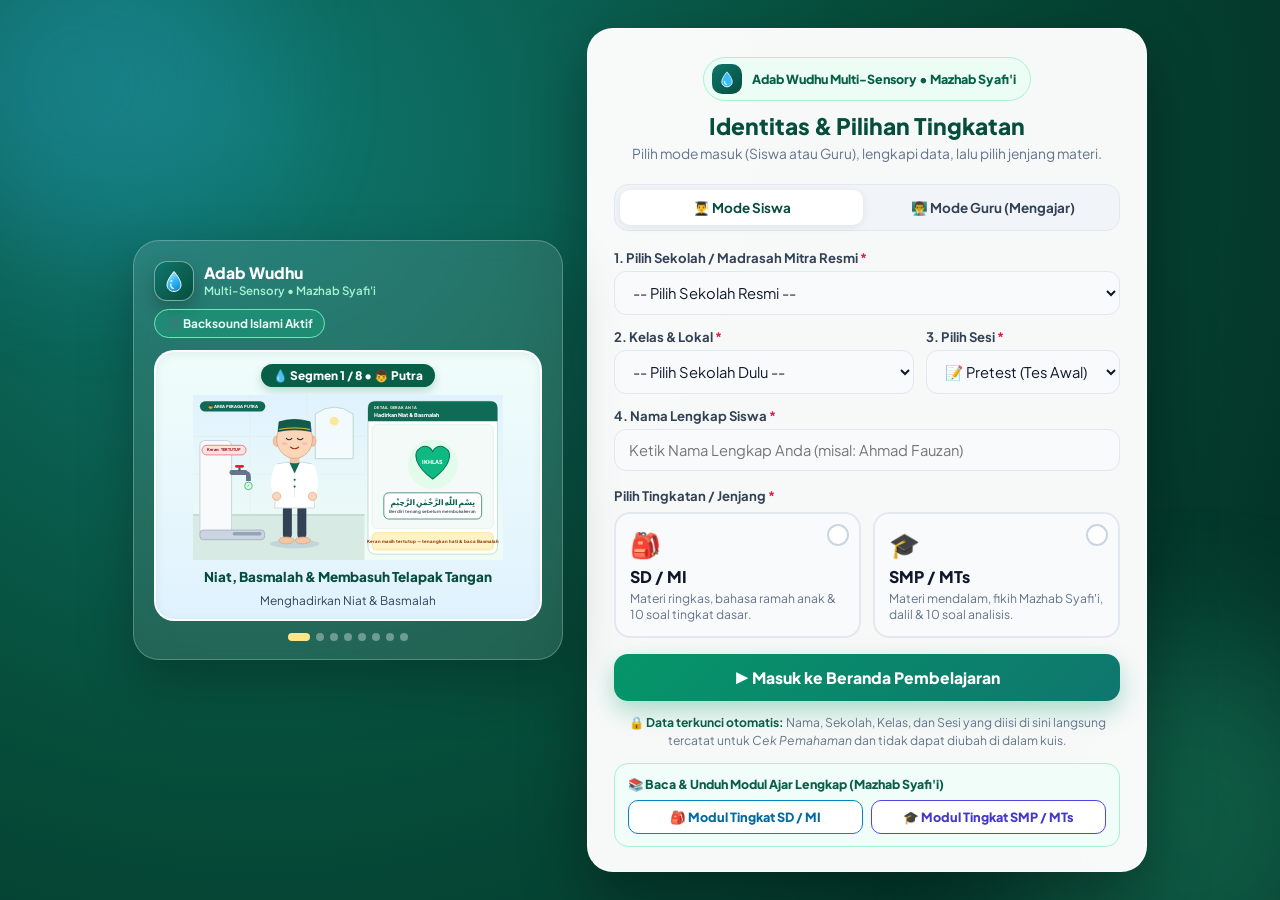
==== commit eac13969: "Remove shields/author credits and add in-page SD/MI & SMP/MTs module modals on Gateway" ====
--- a/index.html
+++ b/index.html
@@ -658,6 +658,178 @@
       line-height: 1.45;
     }
     .lock-note strong { color: #065f46; }
+
+    /* Kotak Akses Cepat Modul Ajar di Halaman Awal */
+    .module-quick-box {
+      margin-top: 14px;
+      padding: 12px 13px;
+      border-radius: 14px;
+      background: #f0fdf9;
+      border: 1.5px solid #a7f3d0;
+    }
+    .module-quick-title {
+      font-size: 0.77rem;
+      font-weight: 800;
+      color: #065f46;
+      margin-bottom: 8px;
+      display: flex;
+      align-items: center;
+      justify-content: space-between;
+      gap: 6px;
+    }
+    .module-quick-btns {
+      display: grid;
+      grid-template-columns: 1fr 1fr;
+      gap: 8px;
+    }
+    @media (max-width: 440px) {
+      .module-quick-btns { grid-template-columns: 1fr; }
+    }
+    .btn-module-open {
+      border: 1.5px solid #0284c7;
+      background: #ffffff;
+      color: #0369a1;
+      border-radius: 10px;
+      padding: 8px 10px;
+      font-family: inherit;
+      font-size: 0.79rem;
+      font-weight: 800;
+      cursor: pointer;
+      display: inline-flex;
+      align-items: center;
+      justify-content: center;
+      gap: 6px;
+      transition: all 0.18s ease;
+    }
+    .btn-module-open:hover {
+      background: #e0f2fe;
+      transform: translateY(-1px);
+    }
+    .btn-module-open.smp {
+      border-color: #4f46e5;
+      color: #4338ca;
+    }
+    .btn-module-open.smp:hover {
+      background: #eef2ff;
+    }
+
+    /* Modal Modul Ajar Lengkap */
+    .mod-modal-backdrop {
+      position: fixed;
+      inset: 0;
+      z-index: 99999;
+      background: rgba(4, 47, 36, 0.78);
+      backdrop-filter: blur(6px);
+      display: flex;
+      align-items: center;
+      justify-content: center;
+      padding: 16px;
+    }
+    .mod-modal-card {
+      width: 100%;
+      max-width: 880px;
+      max-height: 88vh;
+      background: #ffffff;
+      color: #0f172a;
+      border-radius: 20px;
+      border: 2px solid #10b981;
+      box-shadow: 0 24px 60px rgba(0, 0, 0, 0.35);
+      display: flex;
+      flex-direction: column;
+      overflow: hidden;
+    }
+    .mod-modal-head {
+      padding: 14px 18px;
+      background: linear-gradient(135deg, #064e3b, #0f766e);
+      color: #ffffff;
+      display: flex;
+      align-items: center;
+      justify-content: space-between;
+      gap: 10px;
+      flex-wrap: wrap;
+    }
+    .mod-modal-head h3 {
+      margin: 0;
+      font-size: 1rem;
+      font-weight: 800;
+    }
+    .mod-modal-actions {
+      display: flex;
+      gap: 8px;
+      flex-wrap: wrap;
+    }
+    .mod-btn-act {
+      border: 1px solid rgba(255, 255, 255, 0.4);
+      background: rgba(255, 255, 255, 0.16);
+      color: #ffffff;
+      border-radius: 9px;
+      padding: 6px 11px;
+      font-family: inherit;
+      font-size: 0.78rem;
+      font-weight: 800;
+      cursor: pointer;
+      text-decoration: none;
+    }
+    .mod-btn-act.primary {
+      background: #fbbf24;
+      color: #1c1917;
+      border-color: #fde68a;
+    }
+    .mod-modal-body {
+      padding: 18px 22px;
+      overflow-y: auto;
+      font-size: 0.88rem;
+      line-height: 1.6;
+      color: #1e293b;
+    }
+    .mod-modal-body h2 {
+      margin: 16px 0 8px;
+      font-size: 1.04rem;
+      color: #065f46;
+      border-bottom: 1.5px solid #a7f3d0;
+      padding-bottom: 5px;
+    }
+    .mod-modal-body h2:first-child { margin-top: 0; }
+    .mod-modal-body h4 {
+      margin: 12px 0 4px;
+      font-size: 0.92rem;
+      color: #0f766e;
+    }
+    .mod-modal-body ul, .mod-modal-body ol {
+      margin: 4px 0 10px;
+      padding-left: 20px;
+    }
+    .mod-modal-body li { margin-bottom: 4px; }
+    .mod-modal-body table {
+      width: 100%;
+      border-collapse: collapse;
+      margin: 8px 0 12px;
+      font-size: 0.82rem;
+    }
+    .mod-modal-body th, .mod-modal-body td {
+      border: 1px solid #cbd5e1;
+      padding: 7px 10px;
+      text-align: left;
+      vertical-align: top;
+    }
+    .mod-modal-body th {
+      background: #065f46;
+      color: #ffffff;
+    }
+    .mod-arab-box {
+      background: #f0fdf9;
+      border-left: 4px solid #059669;
+      padding: 9px 12px;
+      border-radius: 8px;
+      margin: 6px 0 10px;
+    }
+    .mod-arab-txt {
+      font-family: "Amiri", serif;
+      font-size: 1.25rem;
+      color: #064e3b;
+      direction: rtl;
+      margin-bottom: 3px;
+    }
   </style>
 </head>
 <body>
@@ -903,6 +1075,20 @@
         <p class="lock-note" id="portal-lock-note">
           🔒 <strong>Data terkunci otomatis:</strong> Nama, Sekolah, Kelas, dan Sesi yang diisi di sini langsung tercatat untuk <em>Cek Pemahaman</em> dan tidak dapat diubah di dalam kuis.
         </p>
+
+        <div class="module-quick-box" aria-label="Buka Modul Ajar & Materi Pembelajaran">
+          <div class="module-quick-title">
+            <span>📚 Baca &amp; Unduh Modul Ajar Lengkap (Mazhab Syafi'i)</span>
+          </div>
+          <div class="module-quick-btns">
+            <button type="button" class="btn-module-open sd" id="btn-open-mod-sd">
+              🎒 Modul Tingkat SD / MI
+            </button>
+            <button type="button" class="btn-module-open smp" id="btn-open-mod-smp">
+              🎓 Modul Tingkat SMP / MTs
+            </button>
+          </div>
+        </div>
       </form>
       </section>
     </div>
@@ -1458,6 +1644,218 @@
         resetPortalForm();
         window.location.replace(targetUrl);
       });
+
+      // ==================== MODAL MODUL AJAR LENGKAP (SD/MI & SMP/MTs) DI HALAMAN AWAL ====================
+      function loadHtml2PdfGateway() {
+        if (typeof window.html2pdf === "function") return Promise.resolve(window.html2pdf);
+        return new Promise((resolve, reject) => {
+          const existing = document.getElementById("html2pdf-gateway-script");
+          if (existing) {
+            existing.addEventListener("load", () => resolve(window.html2pdf));
+            existing.addEventListener("error", () => reject(new Error("Gagal memuat PDF")));
+            return;
+          }
+          const s = document.createElement("script");
+          s.id = "html2pdf-gateway-script";
+          s.src = "https://cdnjs.cloudflare.com/ajax/libs/html2pdf.js/0.10.1/html2pdf.bundle.min.js";
+          s.onload = () => resolve(window.html2pdf);
+          s.onerror = () => reject(new Error("Gagal memuat PDF"));
+          document.head.appendChild(s);
+        });
+      }
+
+      const MODULE_HTML_CONTENT = {
+        sd: {
+          title: "🎒 Modul Ajar & Materi Pembelajaran Tingkat SD / MI (Kelas IV, V & VI)",
+          filename: "Modul_Ajar_Adab_Wudhu_SD_MI.pdf",
+          githubUrl: "https://github.com/farihanputra57-a11y/Media-Adab-Wudhu/blob/main/Modul_SD_MI.md",
+          html: `
+            <h2>📋 A. Identitas Modul &amp; Tujuan Pembelajaran (SD / MI)</h2>
+            <ul>
+              <li><strong>Mata Pelajaran:</strong> Pendidikan Agama Islam dan Budi Pekerti (PAI) / Fikih</li>
+              <li><strong>Jenjang / Kelas:</strong> SD / MI — Kelas IV, V, dan VI (Fase B &amp; C Kurikulum Merdeka)</li>
+              <li><strong>Topik Utama:</strong> Tata Cara, Batas Wajib, dan Adab Berwudhu Sesuai Tuntunan Mazhab Syafi'i</li>
+              <li><strong>Tujuan Pembelajaran:</strong> (1) Memahami doa awal, lafal niat, serta urutan 6 rukun dan sunnah wudhu secara tertib; (2) Mengenali batas wajib wajah, kedua tangan hingga siku, sebagian kepala, dan kedua kaki hingga mata kaki; (3) Mempraktikkan wudhu dengan keran maupun gayung secara tenang (<em>thuma'ninah</em> 3×) dan hemat air; (4) Membiasakan adab kebersihan dan doa sesudah wudhu.</li>
+            </ul>
+
+            <h2>🕌 B. Syarat Sah, 6 Rukun Wajib &amp; Pembatal Wudhu</h2>
+            <table>
+              <thead>
+                <tr><th>No</th><th>6 Rukun Wajib Wudhu (Mazhab Syafi'i)</th><th>Penjelasan Mudah untuk Siswa SD / MI</th></tr>
+              </thead>
+              <tbody>
+                <tr><td>1</td><td><strong>Niat di Dalam Hati</strong></td><td>Berniat wudhu karena Allah SWT di dalam hati <strong>tepat saat air pertama kali menyentuh kulit wajah</strong>.</td></tr>
+                <tr><td>2</td><td><strong>Membasuh Seluruh Wajah</strong></td><td>Dari <strong>batas tumbuh rambut di dahi</strong> sampai <strong>bawah dagu</strong>, dan dari <strong>pangkal telinga kanan</strong> ke <strong>pangkal telinga kiri</strong>.</td></tr>
+                <tr><td>3</td><td><strong>Membasuh Kedua Tangan hingga Siku</strong></td><td>Membasuh tangan kanan lalu tangan kiri dari <strong>ujung jari</strong> sampai <strong>melewati tulang siku</strong> (lipatan belakang siku wajib basah).</td></tr>
+                <tr><td>4</td><td><strong>Mengusap Sebagian Kepala</strong></td><td>Mengusap sebagian rambut atau kulit yang berada di batas kepala dengan tangan yang basah.</td></tr>
+                <tr><td>5</td><td><strong>Membasuh Kedua Kaki hingga Mata Kaki</strong></td><td>Membasuh kaki kanan lalu kaki kiri dari ujung jari kaki, tumit belakang, hingga <strong>melewati dua tonjolan mata kaki</strong>.</td></tr>
+                <tr><td>6</td><td><strong>Tertib (Berurutan)</strong></td><td>Dilakukan berurutan dari nomor 1 sampai 5, <strong>tidak boleh dibolak-balik</strong>.</td></tr>
+              </tbody>
+            </table>
+            <ul>
+              <li><strong>Syarat Sah Wudhu:</strong> Beragama Islam, <em>mumayyiz</em>, memakai air suci menyucikan (<em>air mutlaq</em>), tidak ada penghalang air di kulit/kuku (cat, lem, kuteks), dan suci dari haid/nifas.</li>
+              <li><strong>Hal yang Membatalkan Wudhu:</strong> (1) Keluar sesuatu dari qubul/dubur (buang air kecil/besar, kentut); (2) Tidur nyenyak dengan posisi duduk tidak tetap; (3) Bersentuhan kulit laki-laki &amp; perempuan dewasa bukan mahram; (4) Menyentuh kemaluan dengan telapak tangan bagian dalam.</li>
+            </ul>
+
+            <h2>💧 C. Panduan Lengkap 8 Segmen Tata Cara &amp; Adab Berwudhu</h2>
+            <h4>1. Segmen 1 — Doa Awal, Basmalah &amp; Membasuh Telapak Tangan (Sunnah Pembuka)</h4>
+            <p>Buka keran aliran kecil-sedang, ucapkan Basmalah &amp; doa awal wudhu, lalu basuh kedua telapak tangan, punggung tangan, dan sela-sela jari sebanyak 3 kali.</p>
+            <div class="mod-arab-box">
+              <div class="mod-arab-txt">بِسْمِ اللّٰهِ الرَّحْمٰنِ الرَّحِيْمِ — اَلْحَمْدُ لِلّٰهِ الَّذِيْ جَعَلَ الْمَاءَ طَهُوْرًا</div>
+              <div><em>Bismillahirrahmanirrahim. Alhamdulillahilladzi ja'alal ma'a thahuran.</em></div>
+              <div>Artinya: "Dengan menyebut nama Allah Yang Maha Pengasih lagi Maha Penyayang. Segala puji bagi Allah yang telah menjadikan air itu suci dan menyucikan."</div>
+            </div>
+
+            <h4>2. Segmen 2 — Berkumur &amp; Membersihkan Hidung / Istinsyaq (Sunnah Mu'akkadah)</h4>
+            <p>Ambil air dengan telapak tangan kanan untuk berkumur (3×) dan menghirup air pelan ke ujung hidung lalu mengeluarkannya dengan jari tangan kiri (3×).</p>
+
+            <h4>3. Segmen 3 — Membasuh Seluruh Wajah &amp; Menghadirkan Niat (Rukun Wajib 1 &amp; 2)</h4>
+            <div class="mod-arab-box">
+              <div class="mod-arab-txt">نَوَيْتُ الْوُضُوْءَ لِرَفْعِ الْحَدَثِ الْاَصْغَرِ فَرْضًا لِلّٰهِ تَعَالٰى</div>
+              <div><em>Nawaitul wudhu'a liraf'il hadatsil ashghari fardhan lillahi ta'ala.</em></div>
+              <div>Artinya: "Aku berniat wudhu untuk menghilangkan hadas kecil, fardu karena Allah Ta'ala."</div>
+            </div>
+            <p><strong>Urutan Batas Wajib Wajah (1 → 2 → 3 → 4):</strong> ① Batas tumbuh rambut dahi → ② Bawah ujung dagu → ③ Pangkal telinga kanan → ④ Pangkal telinga kiri (3× lembut). <em>Khusus siswi berhijab: longgarkan sedikit tepi jilbab/ciput di dahi dan pipi.</em></p>
+
+            <h4>4. Segmen 4 — Membasuh Kedua Tangan hingga Melewati Siku (Rukun Wajib 3)</h4>
+            <p>Gulung lengan baju di atas siku &amp; lepas jam/gelang ketat. Dahulukan tangan kanan (3×) lalu tangan kiri (3×) mengikuti urutan: <strong>① Ujung jari &amp; sela jari → ② Pergelangan &amp; lengan bawah → ③ Melewati tulang siku (2–3 cm di atas siku &amp; lipatan belakang siku)</strong>.</p>
+
+            <h4>5. Segmen 5 — Mengusap Sebagian Kepala (Rukun Wajib 4) &amp; Kedua Telinga (Sunnah)</h4>
+            <p><strong>💧 Adab Hemat Air:</strong> Basahi tangan lalu <strong>KECILKAN atau TUTUP keran terlebih dahulu!</strong> Usap kepala dari <strong>① Batas rambut depan/dahi (Rukun) → ② Ubun-ubun → ③ Bagian belakang kepala (Sunnah)</strong>. <em>Khusus siswi berhijab: masukkan tangan basah sedikit di balik tepi depan jilbab menyentuh rambut/kulit kepala asli (tidak sah jika hanya mengusap luar kain jilbab).</em> Setelah itu, ambil air baru untuk mengusap bagian dalam (dengan telunjuk) dan belakang daun telinga (dengan ibu jari) sebanyak 3×.</p>
+
+            <h4>6. Segmen 6 — Membasuh Kedua Kaki hingga Melewati Mata Kaki (Rukun Wajib 5)</h4>
+            <p>Wajib melepas kaus kaki terlebih dahulu. Basuh kaki kanan (3×) lalu kaki kiri (3×) mengikuti urutan: <strong>① Jari-jari &amp; sela kaki (dengan jari kelingking) → ② Bagian belakang tumit → ③ Melewati kedua tonjolan mata kaki</strong>.</p>
+
+            <h4>7. Segmen 7 — Tertib (Rukun Wajib 6), Tayammun, Muwalat &amp; Thuma'ninah</h4>
+            <p>Pastikan urutan rukun tidak terbalik (<strong>Tertib</strong>), mendahulukan anggota kanan (<strong>Tayammun</strong>), berkesinambungan (<strong>Muwalat</strong>), tenang (<strong>Thuma'ninah</strong>), dan <strong>menutup keran air hingga rapat</strong>.</p>
+
+            <h4>8. Segmen 8 — Doa Setelah Wudhu (Sunnah Penutup)</h4>
+            <p><strong>Urutan Adab (1 → 2 → 3):</strong> ① Berdiri menghadap kiblat di tempat kering → ② Angkat kedua telapak tangan → ③ Baca doa setelah wudhu dengan khusyuk:</p>
+            <div class="mod-arab-box">
+              <div class="mod-arab-txt">أَشْهَدُ أَنْ لَا إِلٰهَ إِلَّا اللّٰهُ وَحْدَهُ لَا شَرِيْكَ لَهُ، وَأَشْهَدُ أَنَّ مُحَمَّدًا عَبْدُهُ وَرَسُوْلُهُ. اَللّٰهُمَّ اجْعَلْنِيْ مِنَ التَّوَّابِيْنَ وَاجْعَلْنِيْ مِنَ الْمُتَطَهِّرِيْنَ</div>
+              <div><em>Asyhadu alla ilaha illallahu wahdahu la syarika lah, wa asyhadu anna Muhammadan 'abduhu wa rasuluh. Allahummaj'alni minat-tawwabina waj'alni minal-mutathahhirin.</em></div>
+            </div>
+
+            <h2>🪣 D. Panduan Wudhu Gayung (Bak Air Kecil &lt; 2 Qullah)</h2>
+            <p>Agar air di ember/bak kecil tidak berubah menjadi air <em>musta'mal</em>: <strong>① Ciduk air dengan gayung</strong> (jangan mencelupkan tangan langsung ke bak setelah berniat) → <strong>② Angkat gayung keluar bibir bak</strong> → <strong>③ Tuang &amp; basuh anggota wudhu di luar bibir bak</strong>.</p>
+          `
+        },
+        smp: {
+          title: "🎓 Modul Ajar & Pendalaman Fikih Tingkat SMP / MTs (Kelas VII)",
+          filename: "Modul_Ajar_Adab_Wudhu_SMP_MTs.pdf",
+          githubUrl: "https://github.com/farihanputra57-a11y/Media-Adab-Wudhu/blob/main/Modul_SMP_MTs.md",
+          html: `
+            <h2>📋 A. Identitas Modul &amp; Capaian Pembelajaran (SMP / MTs)</h2>
+            <ul>
+              <li><strong>Mata Pelajaran:</strong> Pendidikan Agama Islam dan Budi Pekerti (PAI) / Fikih Ibadah — Kelas VII (Fase D)</li>
+              <li><strong>Kitab Rujukan Utama:</strong> <em>Fath al-Qarib al-Mujib</em> (Syekh Muhammad bin Qasim al-Ghazzi) &amp; <em>Ihya' 'Ulum al-Din</em> (Imam Abu Hamid al-Ghazali) — Mazhab Syafi'i</li>
+              <li><strong>Capaian Pembelajaran:</strong> (1) Menganalisis dalil QS. Al-Ma'idah [5]: 6 dan ketentuan rukun, syarat sah, serta sunnah wudhu; (2) Membedakan hukum air <em>mutlaq</em> dan <em>musta'mal</em> beserta kaidah <strong>2 Qullah (&plusmn;216 liter)</strong>; (3) Mengidentifikasi fikih wudhu remaja putra &amp; putri (hijab, penghalang kulit/kuku, kaus kaki vs <em>khuff</em>); (4) Mengamalkan adab <em>thuma'ninah</em>, <em>tayammun</em>, <em>muwalat</em>, dan <em>anti-israf</em>.</li>
+            </ul>
+
+            <h2>📖 B. Landasan Dalil Naqli &amp; Kaidah Air 2 Qullah</h2>
+            <div class="mod-arab-box">
+              <div class="mod-arab-txt">يَا أَيُّهَا الَّذِينَ آمَنُوا إِذَا قُمْتُمْ إِلَى الصَّلَاةِ فَاغْسِلُوا وُجُوهَكُمْ وَأَيْدِيَكُمْ إِلَى الْمَرَافِقِ وَامْسَحُوا بِرُءُوسِكُمْ وَأَرْجُلَكُمْ إِلَى الْكَعْبَيْنِ</div>
+              <div><strong>QS. Al-Ma'idah [5]: 6</strong> — Menetapkan 4 anggota fisik rukun wudhu (wajah, kedua tangan beserta siku/<em>mirfaqain</em>, sebagian kepala/<em>bi ru'usikum</em>, dan kedua kaki beserta mata kaki/<em>ka'bain</em>) secara berurutan (<em>Tertib</em>), ditambah rukun <em>Niat</em> berdasarkan hadis <em>Innamal a'malu bin-niyyat</em>.</div>
+            </div>
+            <ul>
+              <li><strong>Kaidah Air 2 Qullah (&plusmn;216 Liter):</strong> Jika berwudhu dari bak kecil (&lt; 2 Qullah), mencelupkan tangan langsung ke dalam bak setelah niat basuhan wajib tanpa niat menciduk (<em>ighraf</em>) atau membiarkan tetesan basuhan jatuh kembali ke bak akan mengubah air bak menjadi <strong>Air Musta'mal</strong> (suci tetapi tidak menyucikan). Solusi: <strong>① Ciduk Gayung → ② Angkat Keluar → ③ Tuang di Luar Bibir Bak</strong>.</li>
+            </ul>
+
+            <h2>🔬 C. Pendalaman 8 Segmen Fikih &amp; Adab Batin (Mazhab Syafi'i)</h2>
+            <ul>
+              <li><strong>Segmen 1 (Tasmiyah &amp; Doa Awal):</strong> Membaca Basmalah &amp; <em>Alhamdulillahilladzi ja'alal ma'a thahuran</em> saat membasuh telapak tangan &amp; menyela jari (<em>takhlil</em>) 3×, sambil memastikan kulit/kuku bebas penghalang air (<em>mani'</em> seperti kuteks atau kosmetik <em>waterproof</em>).</li>
+              <li><strong>Segmen 2 (Madhmadhah &amp; Istinsyaq):</strong> Berkumur dan menghirup air ke hidung dengan tangan kanan lalu mengeluarkan dengan tangan kiri (<em>istintsar</em>) 3×.</li>
+              <li><strong>Segmen 3 (Membasuh Wajah &amp; Muqaranah Niat — Rukun 1 &amp; 2):</strong> Menghadirkan niat fardu (<em>Nawaitul wudhu'a liraf'il hadatsil ashghari fardhan lillahi ta'ala</em>) di hati <strong>tepat bersamaan (<em>muqaranah bil fi'li</em>) dengan basuhan pertama wajah</strong>. Batas vertikal: <em>manabit sya'r al-ra's</em> (garis rambut dahi) hingga bawah dagu (①→②); horizontal: pangkal telinga kanan ke kiri (③→④).</li>
+              <li><strong>Segmen 4 (Kedua Tangan hingga Siku / Mirfaqain — Rukun 3):</strong> Membasuh dari ujung jari (①), lengan bawah (②), hingga melewati tulang siku (③) disertai sunnah <em>ghurrah wa tahjil</em>.</li>
+              <li><strong>Segmen 5 (Mengusap Sebagian Kepala — Rukun 4 &amp; Telinga dengan Air Baru):</strong> Kecilkan/tutup keran dahulu (larangan <em>israf</em>: HR. Ibn Majah No. 425). Kadar Rukun (①): mengusap sebagian rambut/kulit di dalam batas kepala (bagi siswi berhijab: tidak sah hanya mengusap kain luar jilbab atau ujung rambut di bawah bahu; wajib memasukkan tangan basah di balik tepi depan jilbab). Kadar Sunnah (②–③): meratakan ke ubun-ubun hingga belakang kepala, lalu <strong>mengambil air baru (<em>ma'un jadid</em>)</strong> untuk mengusap kedua telinga.</li>
+              <li><strong>Segmen 6 (Kedua Kaki hingga Mata Kaki / Ka'bain — Rukun 5):</strong> Kaus kaki kain biasa tidak memenuhi syarat <em>khuff</em> sehingga wajib dilepas. Basuh jari &amp; sela kaki dengan kelingking kiri (①), gosok tumit belakang (②), hingga melewati kedua mata kaki (③).</li>
+            </ul>
+
+            <h2>⚖️ D. Komparasi Hukum Tertib vs Muwalat &amp; Tayammun (Segmen 7 &amp; 8)</h2>
+            <table>
+              <thead>
+                <tr><th>Istilah Fikih</th><th>Status Hukum (Mazhab Syafi'i)</th><th>Penjelasan &amp; Implikasi Hukum</th></tr>
+              </thead>
+              <tbody>
+                <tr><td><strong>Tertib</strong> (<em>Al-Tartib</em>)</td><td><strong>RUKUN WAJIB</strong></td><td>Urutan 4 anggota rukun (Wajah → Tangan → Kepala → Kaki) wajib berurutan; tidak sah bila terbalik.</td></tr>
+                <tr><td><strong>Muwalat</strong> (<em>Al-Muwalat</em>)</td><td><strong>SUNNAH MU'AKKADAH</strong></td><td>Berkesinambungan sebelum anggota sebelumnya kering (sunnah bagi orang sehat, wajib bagi <em>daimul hadats</em>).</td></tr>
+                <tr><td><strong>Tayammun</strong> (<em>Al-Tayammun</em>)</td><td><strong>SUNNAH MU'AKKADAH</strong></td><td>Mendahulukan anggota kanan sebelum anggota kiri pada basuhan tangan dan kaki.</td></tr>
+                <tr><td><strong>Doa Penutup Wudhu</strong></td><td><strong>SUNNAH PENUTUP</strong></td><td>Menghadap kiblat (①), mengangkat tangan (②), membaca syahadat &amp; doa taubat/kesucian (③ — HR. Muslim No. 234).</td></tr>
+              </tbody>
+            </table>
+          `
+        }
+      };
+
+      function openGatewayModuleModal(levelKey) {
+        const modData = MODULE_HTML_CONTENT[levelKey] || MODULE_HTML_CONTENT.sd;
+        let modal = document.getElementById("gateway-module-modal");
+        if (modal) modal.remove();
+
+        modal = document.createElement("div");
+        modal.id = "gateway-module-modal";
+        modal.className = "mod-modal-backdrop";
+        modal.setAttribute("role", "dialog");
+        modal.setAttribute("aria-modal", "true");
+        modal.innerHTML = `
+          <div class="mod-modal-card">
+            <div class="mod-modal-head">
+              <h3>${modData.title}</h3>
+              <div class="mod-modal-actions">
+                <button type="button" class="mod-btn-act primary" id="btn-dl-mod-pdf">⬇️ Unduh PDF Modul</button>
+                <a href="${modData.githubUrl}" target="_blank" rel="noopener noreferrer" class="mod-btn-act">📖 Buka di GitHub</a>
+                <button type="button" class="mod-btn-act" id="btn-close-mod-modal">✕ Tutup</button>
+              </div>
+            </div>
+            <div class="mod-modal-body" id="gateway-mod-pdf-sheet" style="background:#ffffff;">
+              <div style="border-bottom:2px solid #065f46;padding-bottom:8px;margin-bottom:12px;">
+                <div style="font-size:11px;font-weight:800;color:#0f6b56;letter-spacing:0.4px;">MODUL AJAR &amp; MATERI PEMBELAJARAN • ADAB WUDHU MULTI-SENSORY (MAZHAB SYAFI'I)</div>
+                <h1 style="margin:3px 0 0;font-size:1.15rem;color:#064e3b;">${modData.title}</h1>
+              </div>
+              ${modData.html}
+            </div>
+          </div>
+        `;
+        document.body.appendChild(modal);
+
+        const close = () => modal.remove();
+        document.getElementById("btn-close-mod-modal").addEventListener("click", close);
+        modal.addEventListener("click", (e) => {
+          if (e.target === modal) close();
+        });
+
+        const dlBtn = document.getElementById("btn-dl-mod-pdf");
+        dlBtn.addEventListener("click", async () => {
+          const sheetEl = document.getElementById("gateway-mod-pdf-sheet");
+          if (!sheetEl) return;
+          const orig = dlBtn.textContent;
+          dlBtn.disabled = true;
+          dlBtn.textContent = "⏳ Menyiapkan PDF...";
+          try {
+            const html2pdf = await loadHtml2PdfGateway();
+            await html2pdf()
+              .set({
+                margin: [8, 8, 8, 8],
+                filename: modData.filename,
+                image: { type: "jpeg", quality: 0.98 },
+                html2canvas: { scale: 2, useCORS: true, backgroundColor: "#ffffff" },
+                jsPDF: { unit: "mm", format: "a4", orientation: "portrait" }
+              })
+              .from(sheetEl)
+              .save();
+          } catch (err) {
+            window.print();
+          } finally {
+            dlBtn.disabled = false;
+            dlBtn.textContent = orig;
+          }
+        });
+      }
+
+      const btnModSd = document.getElementById("btn-open-mod-sd");
+      const btnModSmp = document.getElementById("btn-open-mod-smp");
+      if (btnModSd) btnModSd.addEventListener("click", () => openGatewayModuleModal("sd"));
+      if (btnModSmp) btnModSmp.addEventListener("click", () => openGatewayModuleModal("smp"));
     })();
   </script>
 </body>
